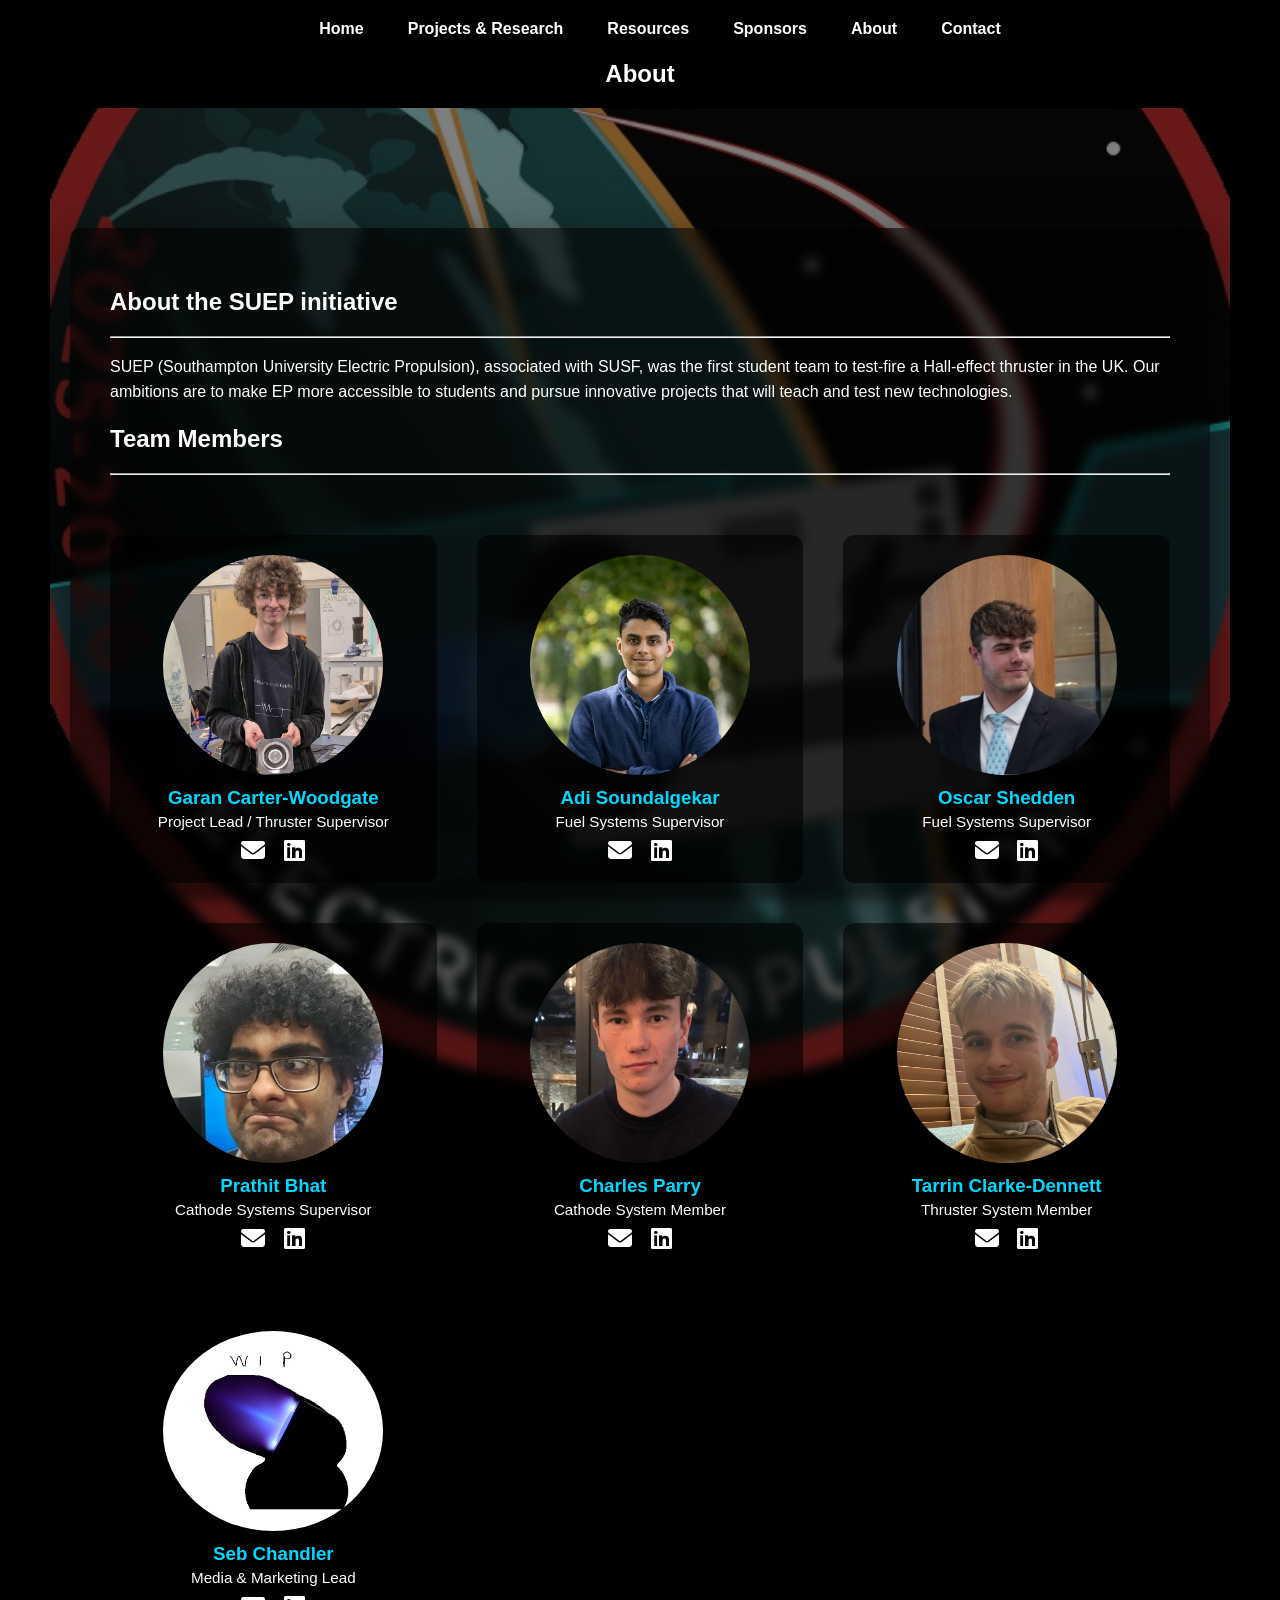
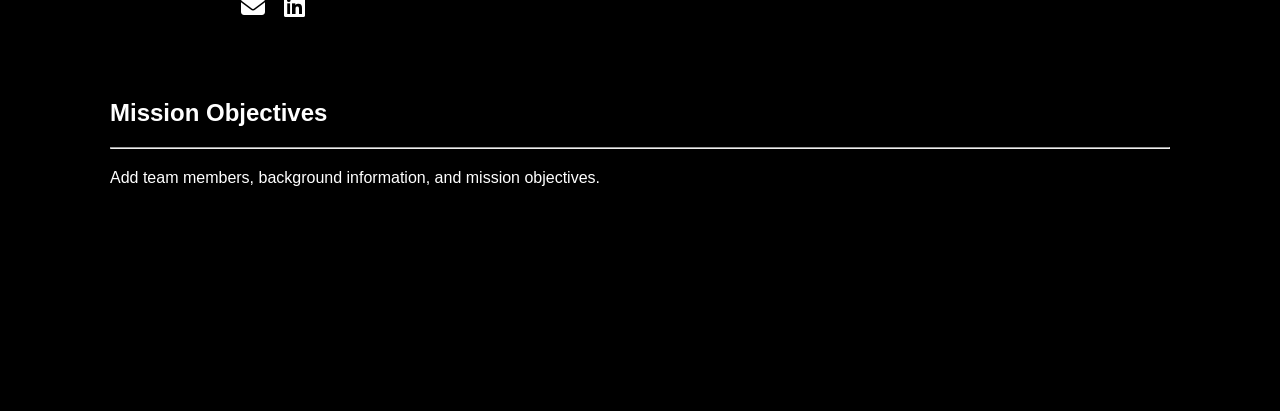
==== about/index.html @ 50c619ef "fixing navigation" ====
<!DOCTYPE html>
<html>
<head>
<meta charset="UTF-8">
<title>About</title>
<link rel="stylesheet" href="../css/style.css">
<meta name="viewport" content="width=device-width, initial-scale=1.0">
<link rel="stylesheet" href="https://cdnjs.cloudflare.com/ajax/libs/font-awesome/6.4.0/css/all.min.css">
<link rel="icon" type="image/png" href="../images/favicon.png">
</head>

<body>

<nav class="navbar">
<ul>
<li><a href="/index/">Home</a></li>
<li><a href="/projects/">Projects & Research</a></li>
<li><a href="/resources/">Resources</a></li>
<li><a href="/sponsors/">Sponsors</a></li>
<li><a href="/about/">About</a></li>
<li><a href="/contact/">Contact</a></li>
</ul>
</nav>

<section class="content">

<h1 style="text-align:center;"><b>About</b></h1>

<div id="team" class="parallax">
<div class="glass-panel">
<h2><b>About the SUEP initiative</b></h2>
<hr />
<p class="paragraph">
    SUEP (Southampton University Electric Propulsion), associated with SUSF, was the first student team to test-fire a Hall-effect thruster in the UK. 
    Our ambitions are to make EP more accessible to students and pursue innovative projects that will teach and test new technologies.
</p>



<h2><b>Team Members</b></h2>
<hr />

<div class="team-grid">

  <div class="team-member">
    <img src="../images/Team members/Garan Carter-Woodgate.png" alt="Garan Carter-Woodgate">
    <h3>Garan Carter-Woodgate</h3>
    <p>Project Lead / Thruster Supervisor</p>
    <a href="mailto:gcw1g23@soton.ac.uk" class="team-contact">
      <i class="fas fa-envelope"></i>
    </a>
    <a href="https://www.linkedin.com/in/g-j-d-carter-woodgate/" target="_blank" class="team-contact">
      <i class="fab fa-linkedin"></i>
    </a>
  </div>

  <div class="team-member">
    <img src="../images/Team members/Adi Soundalgekar.png" alt="Adi Soundalgekar">
    <h3>Adi Soundalgekar</h3>
    <p>Fuel Systems Supervisor</p>
    <a href="mailto:as33g24@soton.ac.uk" class="team-contact">
      <i class="fas fa-envelope"></i>
    </a>
    <a href="https://www.linkedin.com/in/adi-soundalgekar-97418b268/" target="_blank" class="team-contact">
      <i class="fab fa-linkedin"></i>
    </a>
  </div>

  <div class="team-member">
    <img src="../images/Team members/Oscar Shedden.jpg" alt="Oscar Shedden">
    <h3>Oscar Shedden</h3>
    <p>Fuel Systems Supervisor</p>
    <a href="mailto:os8g22@soton.ac.uk" class="team-contact">
      <i class="fas fa-envelope"></i>
    </a>
    <a href="https://www.linkedin.com/in/oscar-s-8859481b8" target="_blank" class="team-contact">
      <i class="fab fa-linkedin"></i>
    </a>
  </div>

  <div class="team-member">
    <img src="../images/Team members/Prathit Bhat.jpg" alt="Prathit Bhat">
    <h3>Prathit Bhat</h3>
    <p>Cathode Systems Supervisor</p>
    <a href="mailto:pb3g23@soton.ac.uk" class="team-contact">
      <i class="fas fa-envelope"></i>
    </a>
    <a href="https://www.linkedin.com/in/prathit-bhat-5aa598218/" target="_blank" class="team-contact">
      <i class="fab fa-linkedin"></i>
    </a>
  </div>

    <div class="team-member">
    <img src="../images/Team members/Charles Parry.jpg" alt="Charles Parry">
    <h3>Charles Parry</h3>
    <p>Cathode System Member</p>
    <a href="mailto:cp6g23@soton.ac.uk" class="team-contact">
      <i class="fas fa-envelope"></i>
    </a>
    <a href="https://www.linkedin.com/in/charles-parry-3584bb301/" target="_blank" class="team-contact">
      <i class="fab fa-linkedin"></i>
    </a>
  </div>

      <div class="team-member">
    <img src="../images/Team members/Tarrin Clarke-Dennett.jpg" alt="Tarrin Clarke-Dennett">
    <h3>Tarrin Clarke-Dennett</h3>
    <p>Thruster System Member</p>
    <a href="mailto:tscd1n25@soton.ac.uk" class="team-contact">
      <i class="fas fa-envelope"></i>
    </a>
    <a href="https://www.linkedin.com/in/tarrin-clarke-dennett-2b6814274/" target="_blank" class="team-contact">
      <i class="fab fa-linkedin"></i>
    </a>
  </div>

        <div class="team-member">
    <img src="../images/Team members/default.jpg" alt="Seb Chandler">
    <h3>Seb Chandler</h3>
    <p>Media & Marketing Lead</p>
    <a href="mailto:sgc2g25@soton.ac.uk" class="team-contact">
      <i class="fas fa-envelope"></i>
    </a>
    <a href="https://www.linkedin.com/in/seb-chandler-b4a484191/" target="_blank" class="team-contact">
      <i class="fab fa-linkedin"></i>
    </a>
  </div>

</div>

<h2><b>Mission Objectives</b></h2>
<hr />
<p class="paragraph">
    Add team members, background information, and mission objectives.
</p>
</div>
</div>

</section>

</body>
</html>
---- css/style.css ----
/* Global styles */
body {
  margin: 0;
  font-family: Arial, sans-serif;
  background: #000;
  color: white;
  counter-reset: figure;
  counter-reset: section;
}

/* Navigation bar */
nav {
  background: #111;
  padding: 12px;
}

nav ul {
  list-style: none;
  display: flex;
  flex-wrap: wrap;
  gap: 20px;
  justify-content: center;
  margin: 0;
  padding: 0;
}

nav a {
  color: white;
  text-decoration: none;
  font-weight: bold;
  padding: 8px 12px;   /* makes links easier to tap */
}

nav a:hover {
  color: #00d9ff;
}

/* Hero section */
.hero {
  min-height: 60vh;
  background-image: url('../images/Io1Firing.jpg');
  background-size: cover;
  background-position: center;
  display: flex;
  align-items: center;
  justify-content: center;
}

.hero-overlay {
  background: rgba(0,0,0,0.6);
  padding: 40px;
  text-align: center;
}

/* Footer */
footer {
  text-align: center;
  padding: 20px;
  background: #111;
  margin-top: 40px;
}

/* Main content container */
.content {
  max-width: 1500px;              /* better readable width */
  margin: auto;
  padding: 40px clamp(20px,5vw,50px);
}

.section-divider{
  height:120px;
  background:#000;
  position:relative;   /* THIS fixes the pseudo element */
}

.section-divider::after{
  content:"";
  position:absolute;
  left:50%;
  top:50%;
  width:1200px;
  height:2px;
  background:#ffffff;
  transform:translate(-50%, -50%);
}

/* Paragraph styling */
.paragraph {
  overflow-wrap: break-word;
  line-height: 1.6;
  margin-bottom: 20px;
}

/* Glass panel for text on images */
.glass-panel {
  max-width: 1200px;
  margin: auto;
  padding: 40px;

  background: rgba(0,0,0,0.6);
  backdrop-filter: blur(6px);

  border-radius: 10px;
  box-shadow:0 20px 60px rgba(0,0,0,0.6);
}

/* panel for text on images */
.panel {
  max-width: 1200px;
  margin: auto;
  padding: 40px;

  background: rgba(37, 37, 37, 0.6);
  backdrop-filter: blur(6px);

  border-radius: 10px;
}

/* Navbar scroll animation */
.navbar {
  position: fixed;
  top: 0;
  width: 100%;
  padding: 20px;
  background: black;
  transition: 0.3s;
  z-index: 1000;
}

.navbar.small {
  padding: 10px;
}

/* Parallax sections */
.parallax {
  background-size: cover;
  background-position: center;
  background-repeat: no-repeat;
  background-attachment: fixed;
  padding: 120px 20px;
}

/* Io-1 background */
#io1 {
  background-image:
  linear-gradient(rgba(0,0,0,0.5), rgba(0,0,0,0.5)),
  url("../images/Io1%20Picture%201.jpg");
}

/* Io-2 background */
#io2 {
  background-image:
  linear-gradient(rgba(0,0,0,0.5), rgba(0,0,0,0.5)),
  url("../images/Io2.jpg");
}

#zues {
  background-image:
  linear-gradient(rgba(0,0,0,0.5), rgba(0,0,0,0.5)),
  url("../images/Io2_render.jpg");
}

/* Team members background */
#team {
  background-image:
  linear-gradient(rgba(0,0,0,0.5), rgba(0,0,0,0.5)),
  url("../images/Electric\ propulsion\ logo.jpg");
}

/* Images scale properly on mobile */
img {
  max-width: 100%;
  height: auto;
  display: block;
  margin: auto;
}

.team-grid {
  display: grid;
  grid-template-columns: repeat(3, 1fr);
  gap: 40px;
  max-width: 1200px;
  margin: 60px auto;
}

.team-member {
  text-align: center;
  background: rgba(0,0,0,0.6);
  padding: 20px;
  border-radius: 12px;
  transition: transform 0.3s, box-shadow 0.3s;
}

.team-member:hover {
  transform: translateY(-5px);
  box-shadow: 0 15px 35px rgba(255, 255, 255, 0.048);
}

.team-member img {
  width: 100%;
  max-width: 220px;
  border-radius: 50%;
  margin-bottom: 12px;
  transition: transform 0.3s;
}

.team-member img:hover {
  transform: scale(1.05);
}

.team-member h3 {
  margin: 8px 0 4px;
  color: #00d9ff;
}

.team-member p {
  margin: 0 0 8px;
  color: #fff;
  font-size: 0.95rem;
}

.team-contact {
  color: #ffffff;
  text-decoration: none;
  font-size: 1.5rem;
  margin: 0 6px;
  line-height: 1;  /* prevents extra spacing artifacts */
}

.team-contact:hover {
  color: #ffffff;
}

figure{
  counter-increment: figure;
  text-align:center;
  margin:40px auto;
}

figure img{
  width:100%;
  max-width:700px;
  height:auto;
  display:block;
  margin:auto;
}

figcaption{
  max-width:700px;
  margin:10px auto;
}

figcaption::before{
  content:"Figure " counter(figure) ": ";
  font-weight:bold;
}

.quiz-button-container{
  text-align:center;
  margin:40px 0;
}

.quiz-button{
  background:transparent;
  color:#00d9ff;
  border:2px solid #00d9ff;

  display:inline-block;

  padding:15px 30px;

  text-decoration:none;
  font-weight:bold;
  font-size:18px;

  border-radius:8px;

  transition:0.3s;
}

.quiz-button:hover{
  background:#00d9ff;
  color:black;
  box-shadow:0 0 20px rgba(0,217,255,0.5);
  transform:translateY(-2px);
}

.table-container{
  overflow-x:auto;
  margin:40px 0;
}

.latex-table{
  background: rgba(0,0,0,0.4);
  backdrop-filter: blur(6px);
  border-radius: 10px;
  overflow: hidden;

  width:100%;
  border-spacing: 0 8px; /* vertical breathing room */
  border-collapse:collapse;
  color:white;
  font-size:0.95rem;
}

.latex-table th{
  text-align:center;
  padding:12px 10px;

  border-top:2px solid white;
  border-bottom:2px solid white;

  font-weight:bold;
}

.latex-table td{
  padding:12px 10px;
  text-align:center;
  vertical-align:top;
  padding:16px 22px;

  border-bottom:1px solid rgba(255,255,255,0.08);
}

.latex-table tbody tr:last-child td{
  border-bottom:2px solid white;
}

.latex-table tbody tr:nth-child(odd){
  background: rgba(255,255,255,0.03);
}

.latex-table tr:hover{
  background: rgba(0,217,255,0.08);
}

.table-caption{
  text-align:center;
  margin-top:10px;
  color:#ccc;
  font-style:italic;
}

@media (max-width: 900px) {
  .team-grid {
    grid-template-columns: repeat(2, 1fr);
  }
}

@media (max-width: 500px) {
  .team-grid {
    grid-template-columns: 1fr;
  }
}


/* ---------- MOBILE FIXES ---------- */
@media (max-width: 768px) {

  /* Make navbar padding slightly bigger for touch */
  nav {
    padding: 18px;
    display: flex;               
    justify-content: center;      
  }

  /* Center the nav list */
  nav ul {
    display: flex;
    flex-wrap: wrap;
    justify-content: center;     
    gap: 16px;
    padding: 0;
    margin: 0;
    text-align: center;
  }

  /* Make links bigger and easier to tap */
  nav a {
    font-size: 16px;
    padding: 12px 12px;
    display: inline-block;
  }

  .navbar ul {
    gap: 14px;
  }

  .navbar a {
    font-size: 16px;
    padding: 12px 5px;
  }

  .glass-panel {
    padding: 25px;
  }

  .hero-overlay {
    padding: 25px;
  }

  .section-divider{
    height:50px;
    margin:40px auto;
  }

  .section-divider::after{
    width:80%;
    max-width:1200px;
  }

  .parallax {
    /* Drop fixed attachment — it's broken on iOS/Android */
    background-attachment: scroll;
    padding: 80px 20px;
    background-size: cover;
    
    /* Simulate depth by anchoring bg to top instead of center */
    background-position: center top;
  }

  .quiz-button{
    width:80%;
    max-width:300px;

    font-size:16px;
    padding:14px 20px;
  }

  .table-container{
    overflow-x:auto;
  }

  /* Give each section a unique offset so they feel distinct */
  #io1  { background-position: center 20%; }
  #io2  { background-position: center 50%; }
  #zues  { background-position: center 50%; }
  #team { background-position: center 80%; }

  /* --------- FIX NAVBAR OVERLAP --------- */
  body {
    padding-top: 95px; /* pushes content below fixed navbar */
  }

  h1 { font-size: 28px; }
  h2 { font-size: 22px; }
  h3 { font-size: 18px; }

}
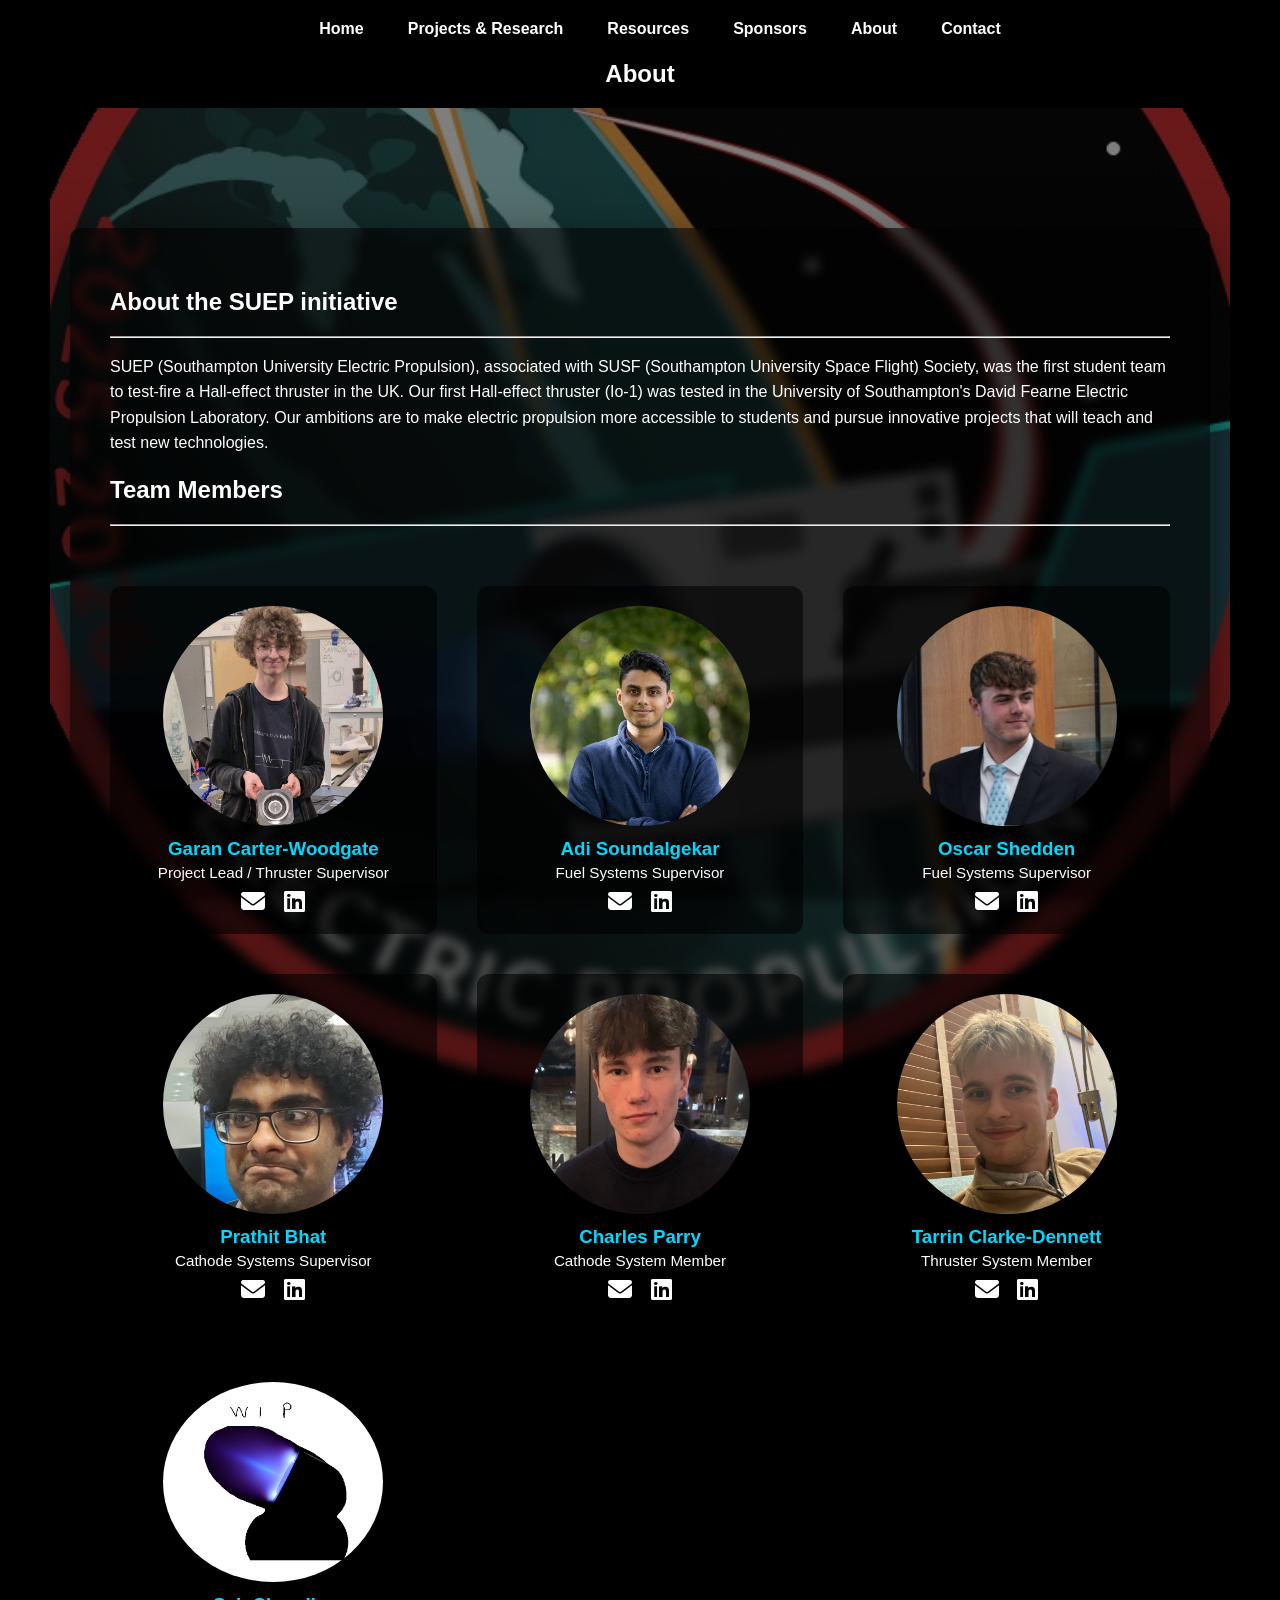
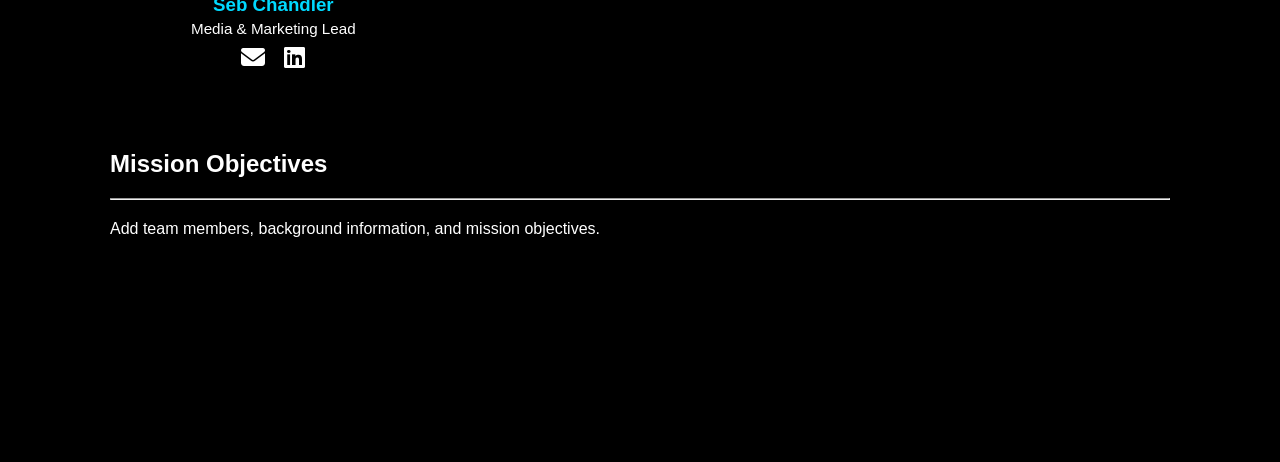
==== commit 525587ad: "updating projects, about and resoureces section" ====
--- a/about/index.html
+++ b/about/index.html
@@ -14,7 +14,7 @@
 
 <nav class="navbar">
 <ul>
-<li><a href="/index/">Home</a></li>
+<li><a href="/">Home</a></li>
 <li><a href="/projects/">Projects & Research</a></li>
 <li><a href="/resources/">Resources</a></li>
 <li><a href="/sponsors/">Sponsors</a></li>
@@ -32,8 +32,9 @@
 <h2><b>About the SUEP initiative</b></h2>
 <hr />
 <p class="paragraph">
-    SUEP (Southampton University Electric Propulsion), associated with SUSF, was the first student team to test-fire a Hall-effect thruster in the UK. 
-    Our ambitions are to make EP more accessible to students and pursue innovative projects that will teach and test new technologies.
+    SUEP (Southampton University Electric Propulsion), associated with SUSF (Southampton University Space Flight) Society, was the first student team to test-fire a Hall-effect thruster in the UK.
+    Our first Hall-effect thruster (Io-1) was tested in the University of Southampton's David Fearne Electric Propulsion Laboratory.
+    Our ambitions are to make electric propulsion more accessible to students and pursue innovative projects that will teach and test new technologies.
 </p>
 
 
--- a/css/style.css
+++ b/css/style.css
@@ -6,6 +6,7 @@
   color: white;
   counter-reset: figure;
   counter-reset: section;
+  counter-reset: figure table;
 }
 
 /* Navigation bar */
@@ -336,9 +337,17 @@
 
 .table-caption{
   text-align:center;
-  margin-top:10px;
+  width:100%;
+  display:block;
+  margin:15px auto 0;
   color:#ccc;
   font-style:italic;
+  counter-increment: table;
+}
+
+.table-caption::before{
+  content:"Table " counter(table) ": ";
+  font-weight:bold;
 }
 
 @media (max-width: 900px) {
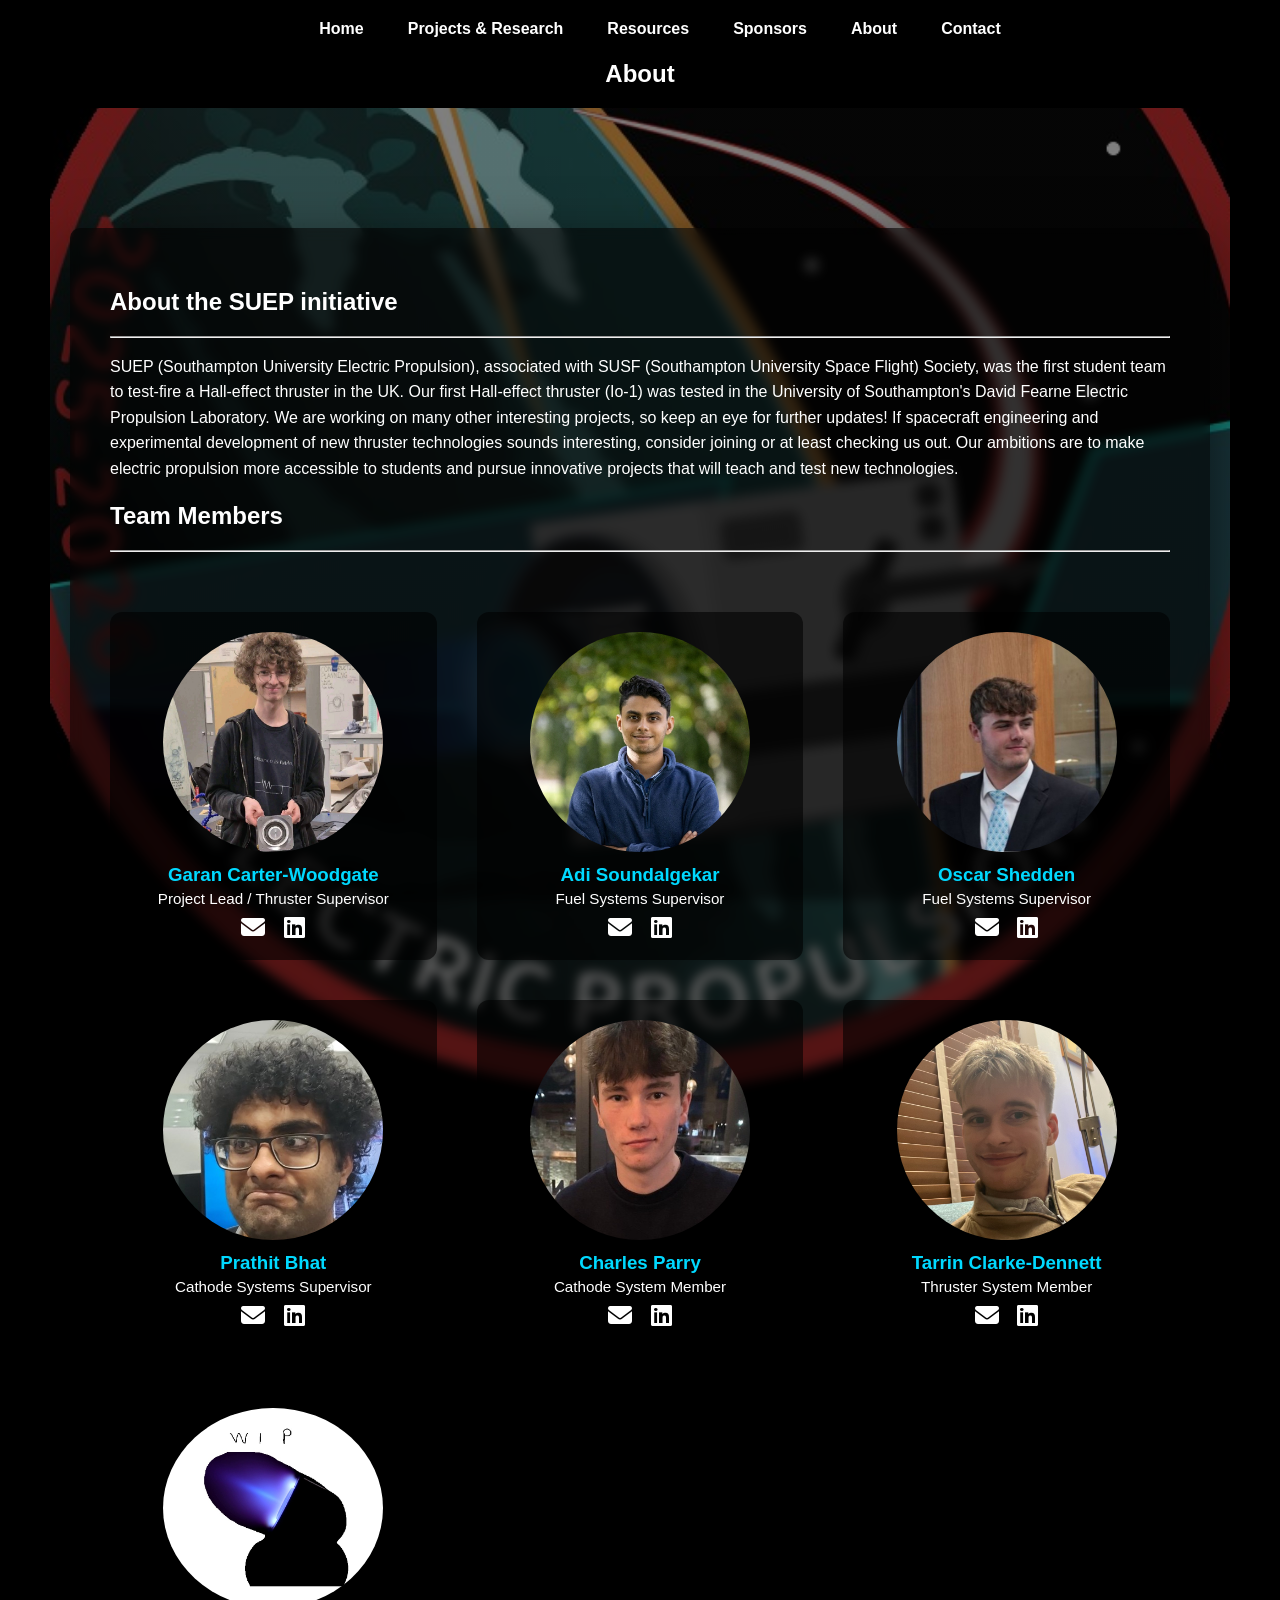
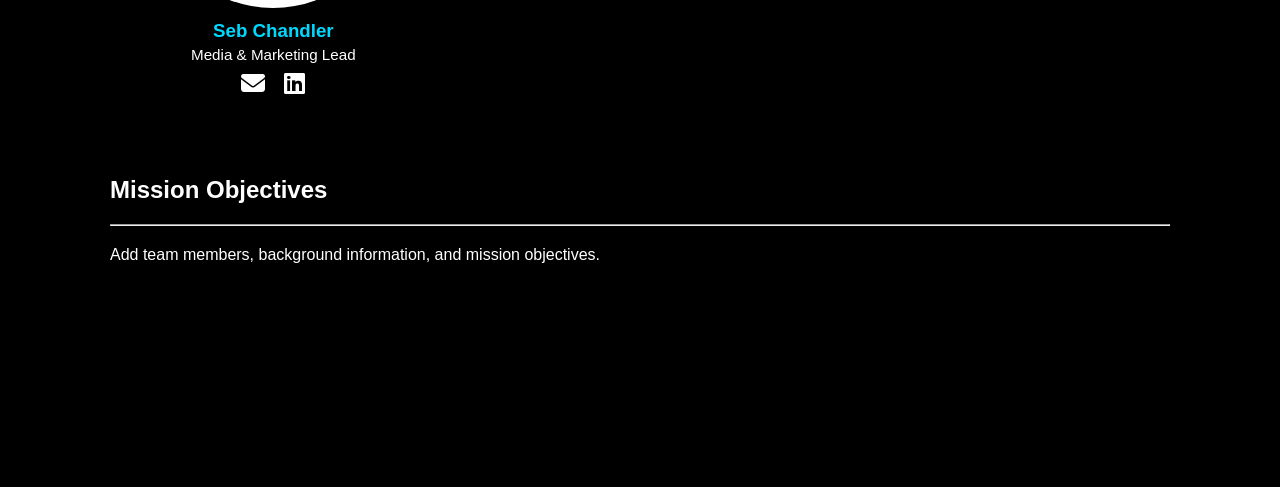
==== commit f0b6f5d4: "fixing layout" ====
--- a/about/index.html
+++ b/about/index.html
@@ -33,7 +33,9 @@
 <hr />
 <p class="paragraph">
     SUEP (Southampton University Electric Propulsion), associated with SUSF (Southampton University Space Flight) Society, was the first student team to test-fire a Hall-effect thruster in the UK.
-    Our first Hall-effect thruster (Io-1) was tested in the University of Southampton's David Fearne Electric Propulsion Laboratory.
+    Our first Hall-effect thruster (Io-1) was tested in the University of Southampton's David Fearne Electric Propulsion Laboratory. 
+    We are working on many other interesting projects, so keep an eye for further updates! 
+    If spacecraft engineering and experimental development of new thruster technologies sounds interesting, consider joining or at least checking us out.
     Our ambitions are to make electric propulsion more accessible to students and pursue innovative projects that will teach and test new technologies.
 </p>
 
--- a/css/style.css
+++ b/css/style.css
@@ -4,9 +4,7 @@
   font-family: Arial, sans-serif;
   background: #000;
   color: white;
-  counter-reset: figure;
-  counter-reset: section;
-  counter-reset: figure table;
+  counter-reset: figure table section;
 }
 
 /* Navigation bar */
@@ -289,6 +287,7 @@
 .table-container{
   overflow-x:auto;
   margin:40px 0;
+  counter-increment: table;
 }
 
 .latex-table{
@@ -342,7 +341,6 @@
   margin:15px auto 0;
   color:#ccc;
   font-style:italic;
-  counter-increment: table;
 }
 
 .table-caption::before{
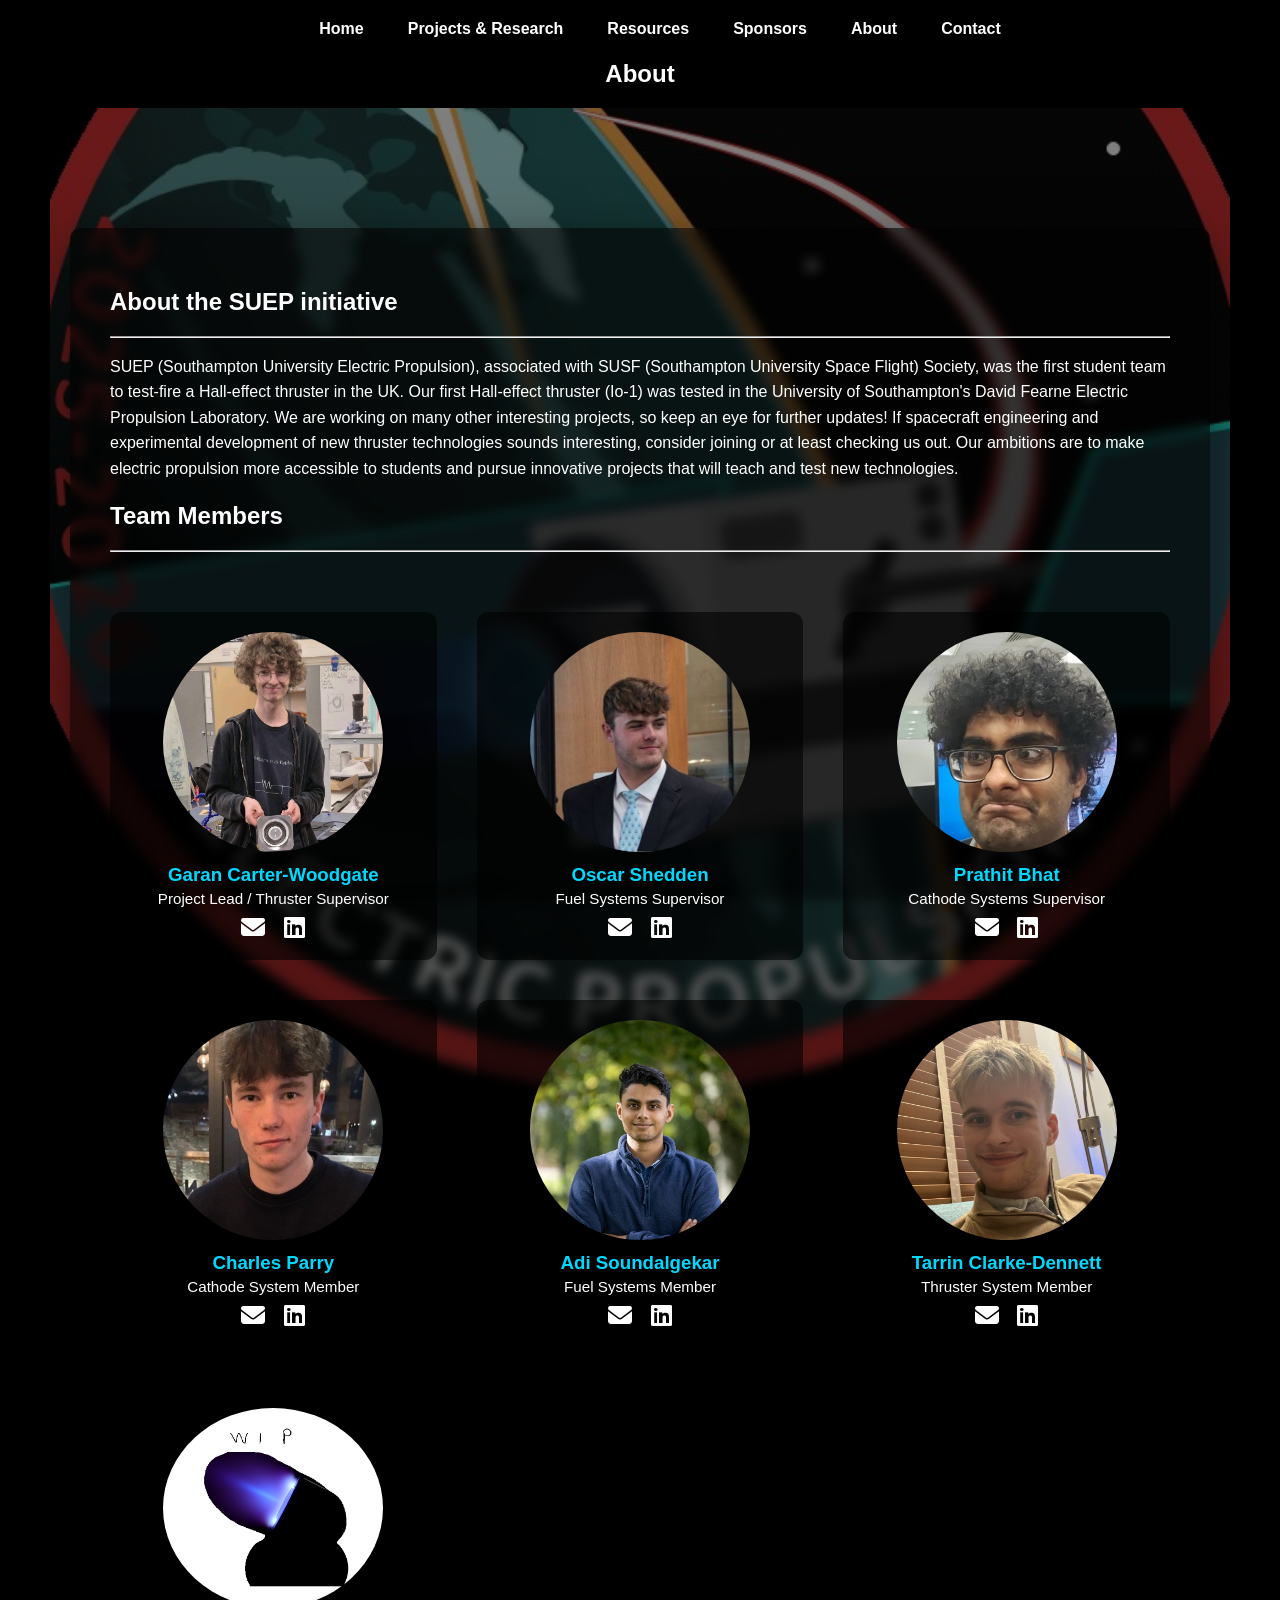
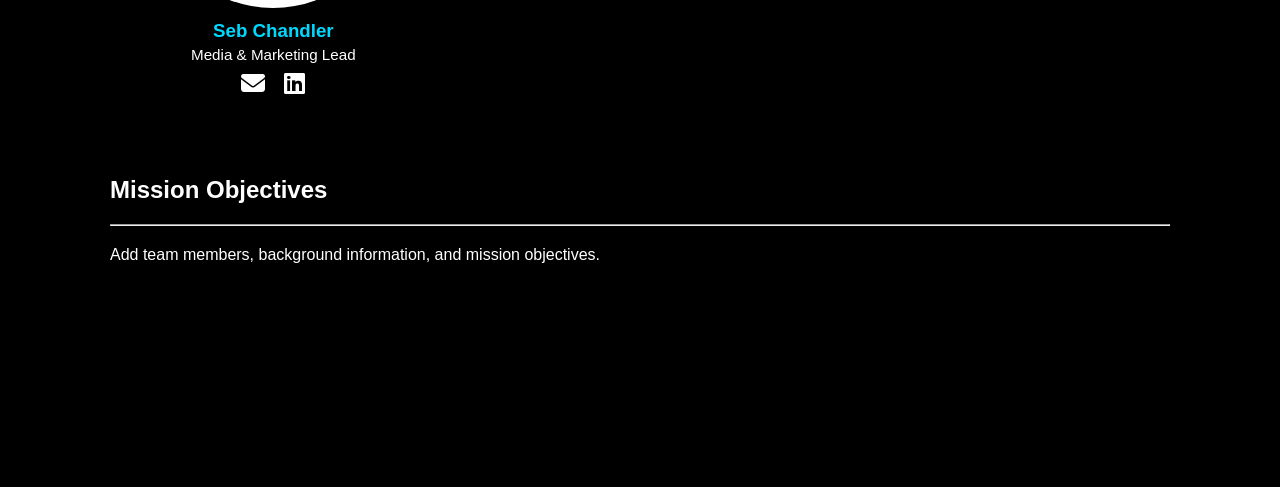
==== commit 7b482b58: "update" ====
--- a/about/index.html
+++ b/about/index.html
@@ -59,18 +59,6 @@
   </div>
 
   <div class="team-member">
-    <img src="../images/Team members/Adi Soundalgekar.png" alt="Adi Soundalgekar">
-    <h3>Adi Soundalgekar</h3>
-    <p>Fuel Systems Supervisor</p>
-    <a href="mailto:as33g24@soton.ac.uk" class="team-contact">
-      <i class="fas fa-envelope"></i>
-    </a>
-    <a href="https://www.linkedin.com/in/adi-soundalgekar-97418b268/" target="_blank" class="team-contact">
-      <i class="fab fa-linkedin"></i>
-    </a>
-  </div>
-
-  <div class="team-member">
     <img src="../images/Team members/Oscar Shedden.jpg" alt="Oscar Shedden">
     <h3>Oscar Shedden</h3>
     <p>Fuel Systems Supervisor</p>
@@ -102,6 +90,18 @@
       <i class="fas fa-envelope"></i>
     </a>
     <a href="https://www.linkedin.com/in/charles-parry-3584bb301/" target="_blank" class="team-contact">
+      <i class="fab fa-linkedin"></i>
+    </a>
+  </div>
+
+    <div class="team-member">
+    <img src="../images/Team members/Adi Soundalgekar.png" alt="Adi Soundalgekar">
+    <h3>Adi Soundalgekar</h3>
+    <p>Fuel Systems Member</p>
+    <a href="mailto:as33g24@soton.ac.uk" class="team-contact">
+      <i class="fas fa-envelope"></i>
+    </a>
+    <a href="https://www.linkedin.com/in/adi-soundalgekar-97418b268/" target="_blank" class="team-contact">
       <i class="fab fa-linkedin"></i>
     </a>
   </div>
--- a/css/style.css
+++ b/css/style.css
@@ -90,6 +90,16 @@
   margin-bottom: 20px;
 }
 
+.paragraph a{
+  color:#00d9ff;
+  text-decoration:none;
+  font-weight:bold;
+}
+
+.paragraph a:hover{
+  text-decoration:underline;
+}
+
 /* Glass panel for text on images */
 .glass-panel {
   max-width: 1200px;
@@ -143,7 +153,7 @@
 #io1 {
   background-image:
   linear-gradient(rgba(0,0,0,0.5), rgba(0,0,0,0.5)),
-  url("../images/Io1%20Picture%201.jpg");
+  url("../images/io1\ normal.png");
 }
 
 /* Io-2 background */
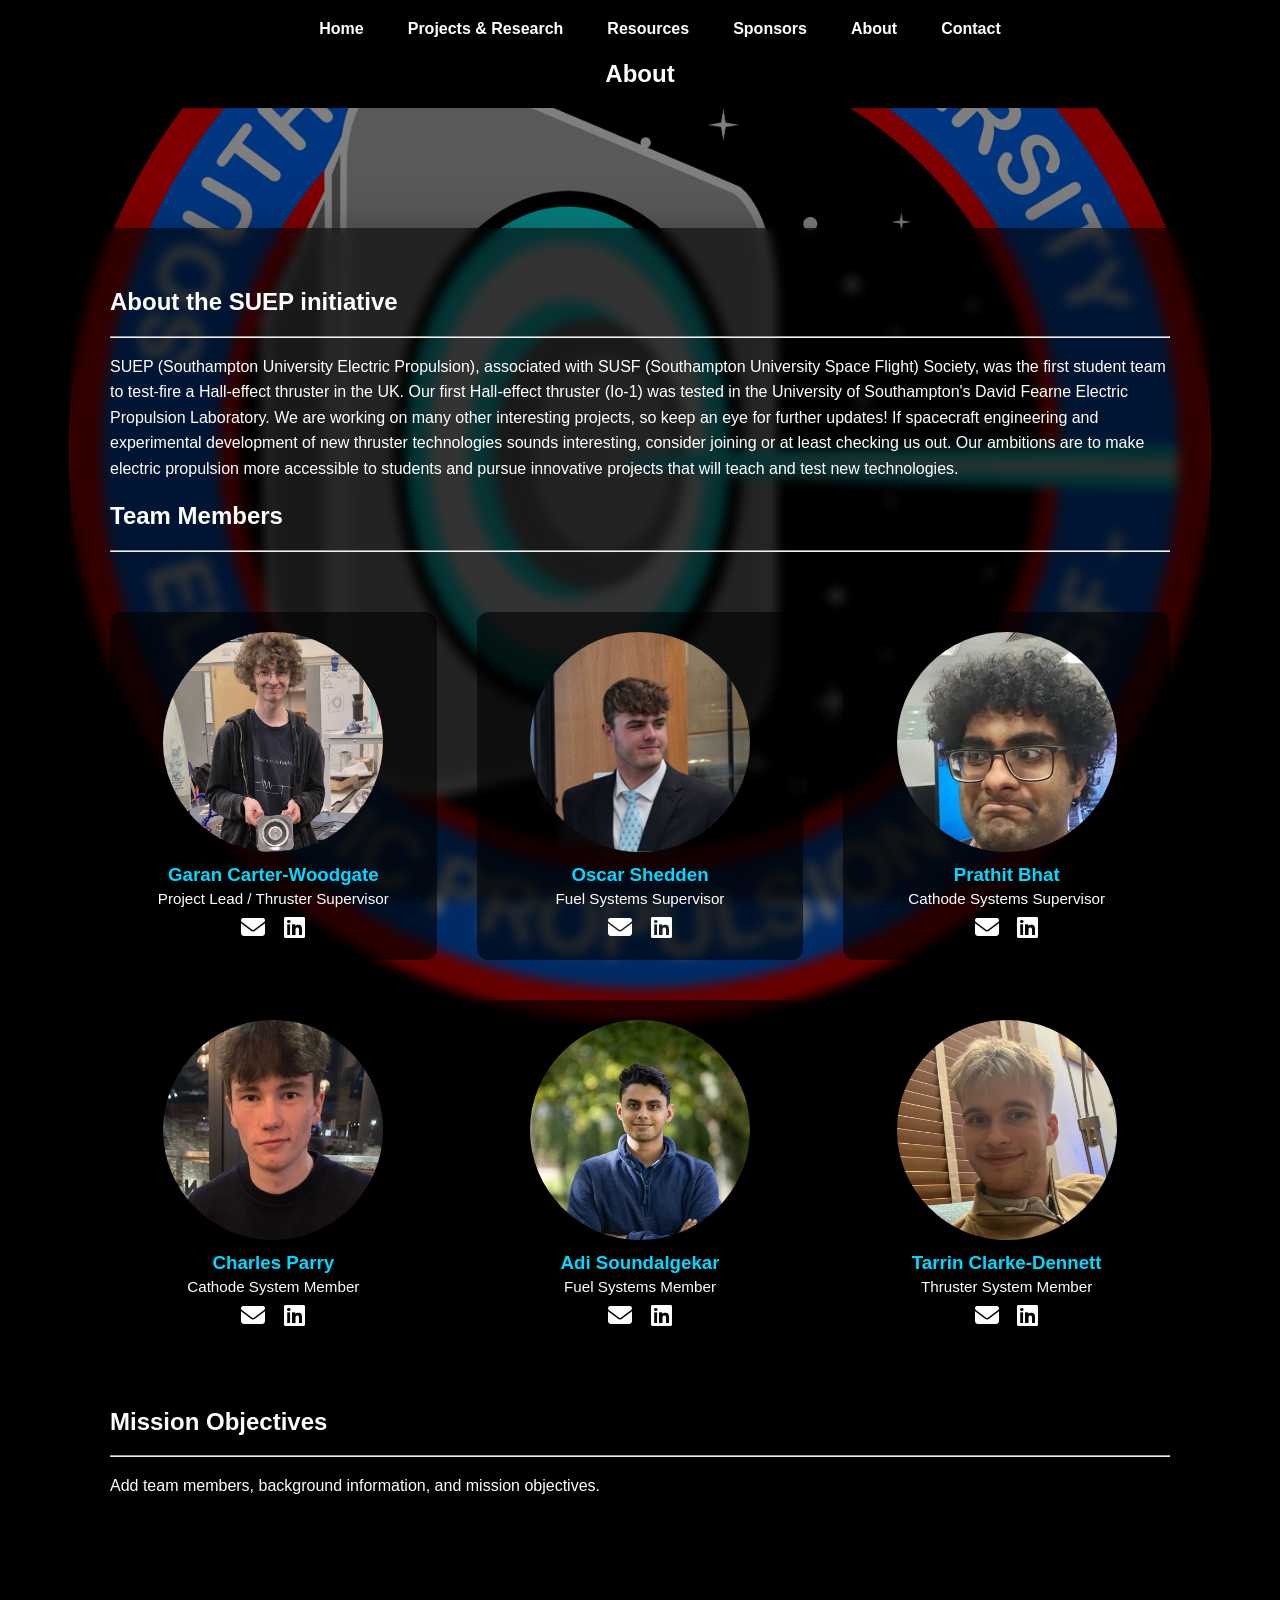
==== commit 0de334ae: "test" ====
--- a/about/index.html
+++ b/about/index.html
@@ -118,18 +118,6 @@
     </a>
   </div>
 
-        <div class="team-member">
-    <img src="../images/Team members/default.jpg" alt="Seb Chandler">
-    <h3>Seb Chandler</h3>
-    <p>Media & Marketing Lead</p>
-    <a href="mailto:sgc2g25@soton.ac.uk" class="team-contact">
-      <i class="fas fa-envelope"></i>
-    </a>
-    <a href="https://www.linkedin.com/in/seb-chandler-b4a484191/" target="_blank" class="team-contact">
-      <i class="fab fa-linkedin"></i>
-    </a>
-  </div>
-
 </div>
 
 <h2><b>Mission Objectives</b></h2>
--- a/css/style.css
+++ b/css/style.css
@@ -40,6 +40,7 @@
   background-image: url('../images/Io1Firing.jpg');
   background-size: cover;
   background-position: center;
+  
   display: flex;
   align-items: center;
   justify-content: center;
@@ -173,7 +174,7 @@
 #team {
   background-image:
   linear-gradient(rgba(0,0,0,0.5), rgba(0,0,0,0.5)),
-  url("../images/Electric\ propulsion\ logo.jpg");
+  url("../images/Electric propulsion logo.png");
 }
 
 /* Images scale properly on mobile */
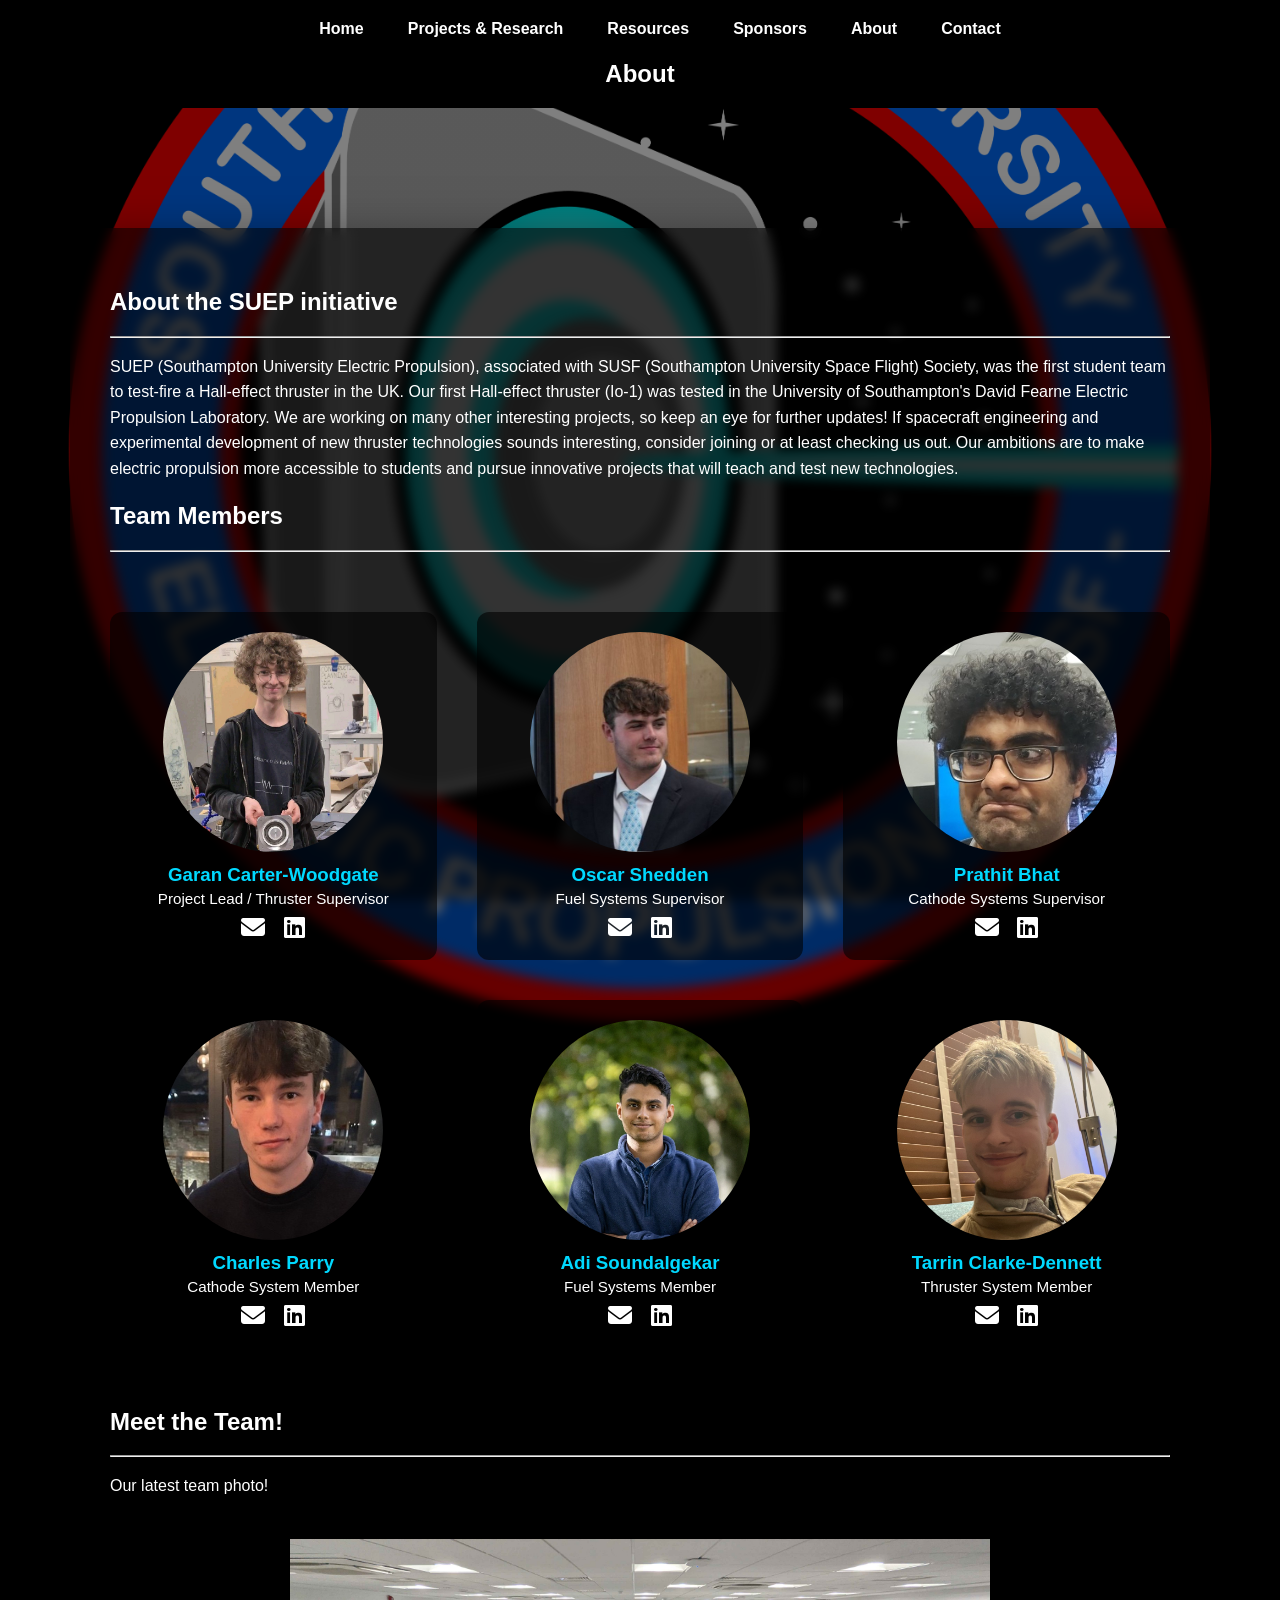
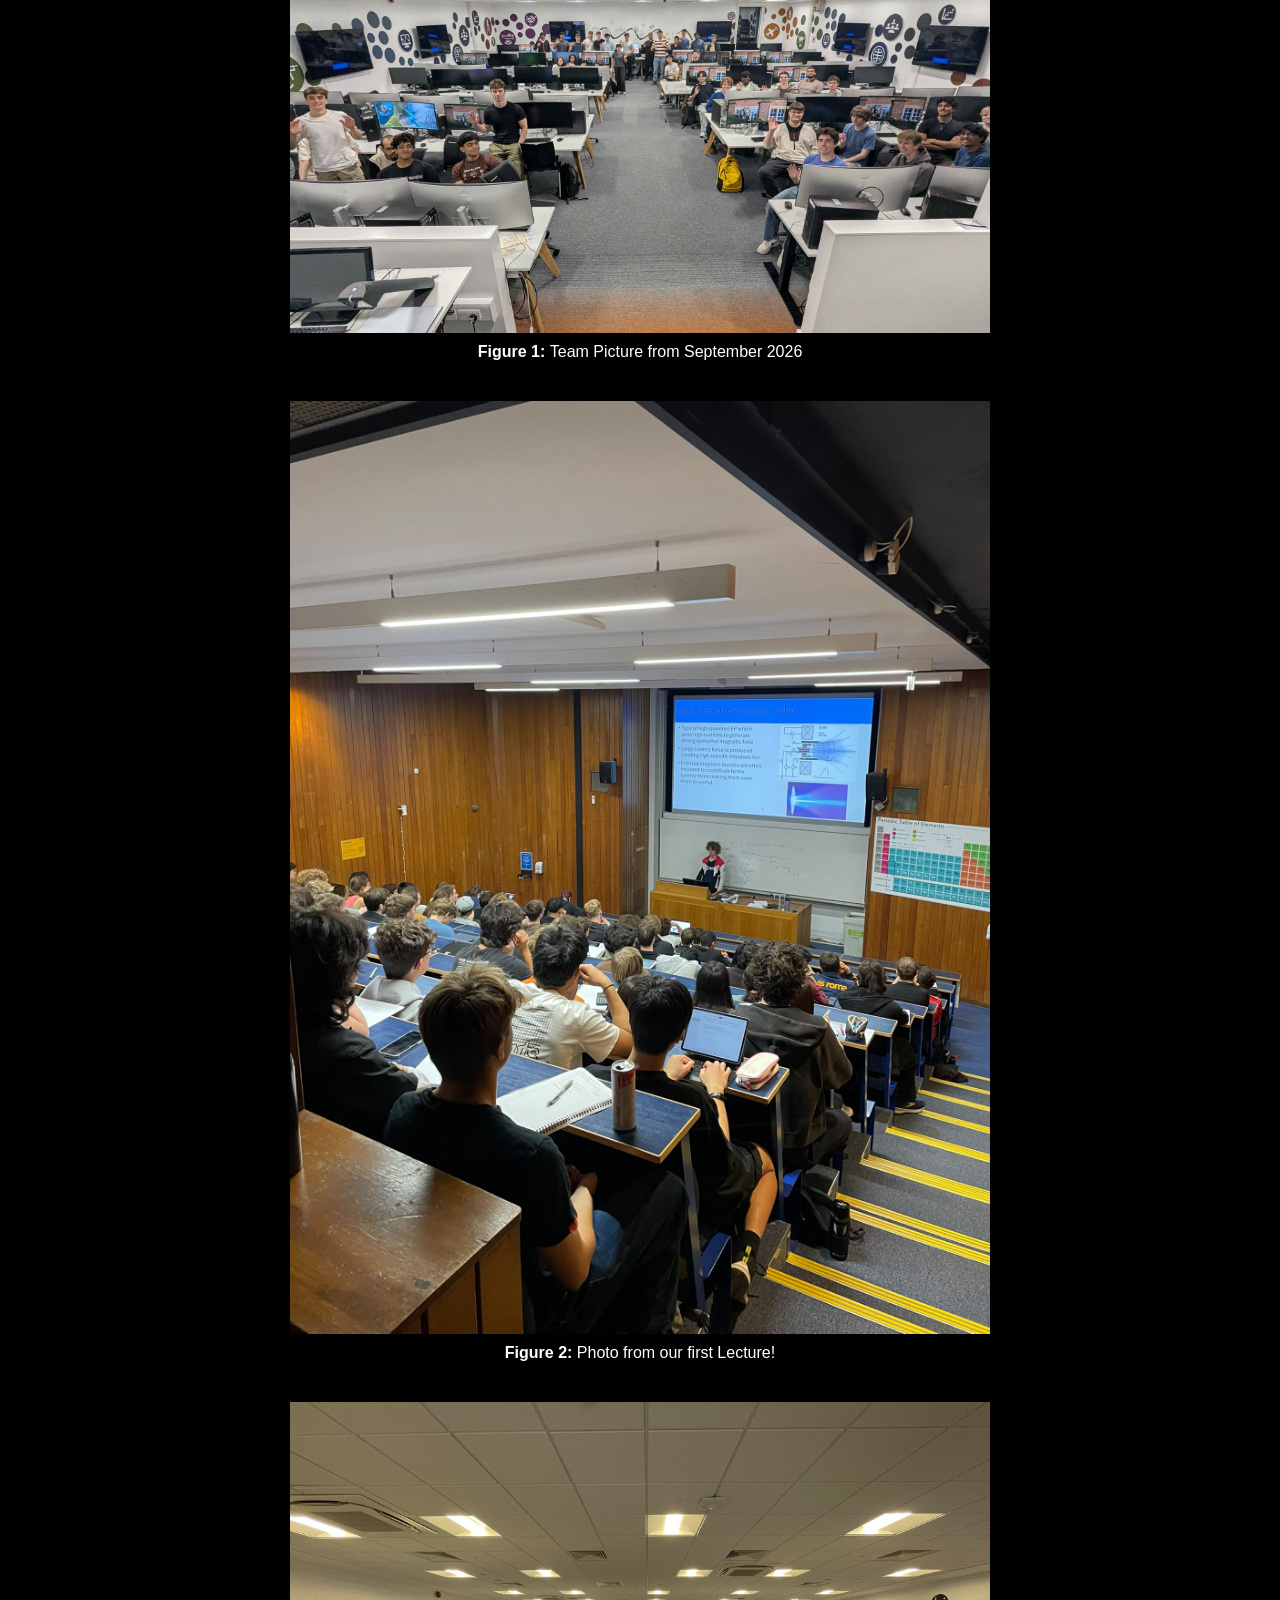
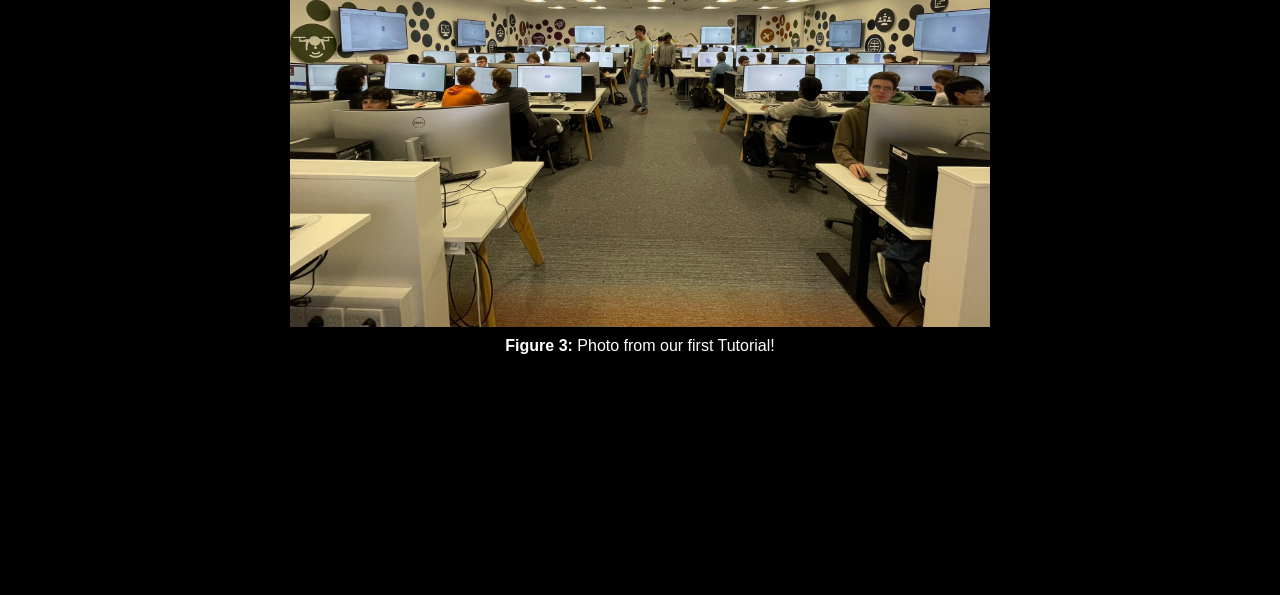
==== commit 03f0819b: "updates" ====
--- a/about/index.html
+++ b/about/index.html
@@ -120,11 +120,33 @@
 
 </div>
 
-<h2><b>Mission Objectives</b></h2>
+<h2><b>Meet the Team!</b></h2>
 <hr />
 <p class="paragraph">
-    Add team members, background information, and mission objectives.
+  Our latest team photo!
 </p>
+
+<figure class="figure-image">
+  <img src="../images/Team Picture/team_photo_2026.jpg" alt="Team Pictures">
+  <figcaption>
+    Team Picture from September 2026
+  </figcaption>
+</figure>
+
+<figure class="figure-image">
+  <img src="../images/Team Picture/Lecture_1_photo.jpeg" alt="Lecture 1 photo">
+  <figcaption>
+    Photo from our first Lecture!
+  </figcaption>
+</figure>
+
+<figure class="figure-image">
+  <img src="../images/Team Picture/Tutorial_1_photo.jpeg" alt="Tutorial 1 photo">
+  <figcaption>
+    Photo from our first Tutorial!
+  </figcaption>
+</figure>
+
 </div>
 </div>
 
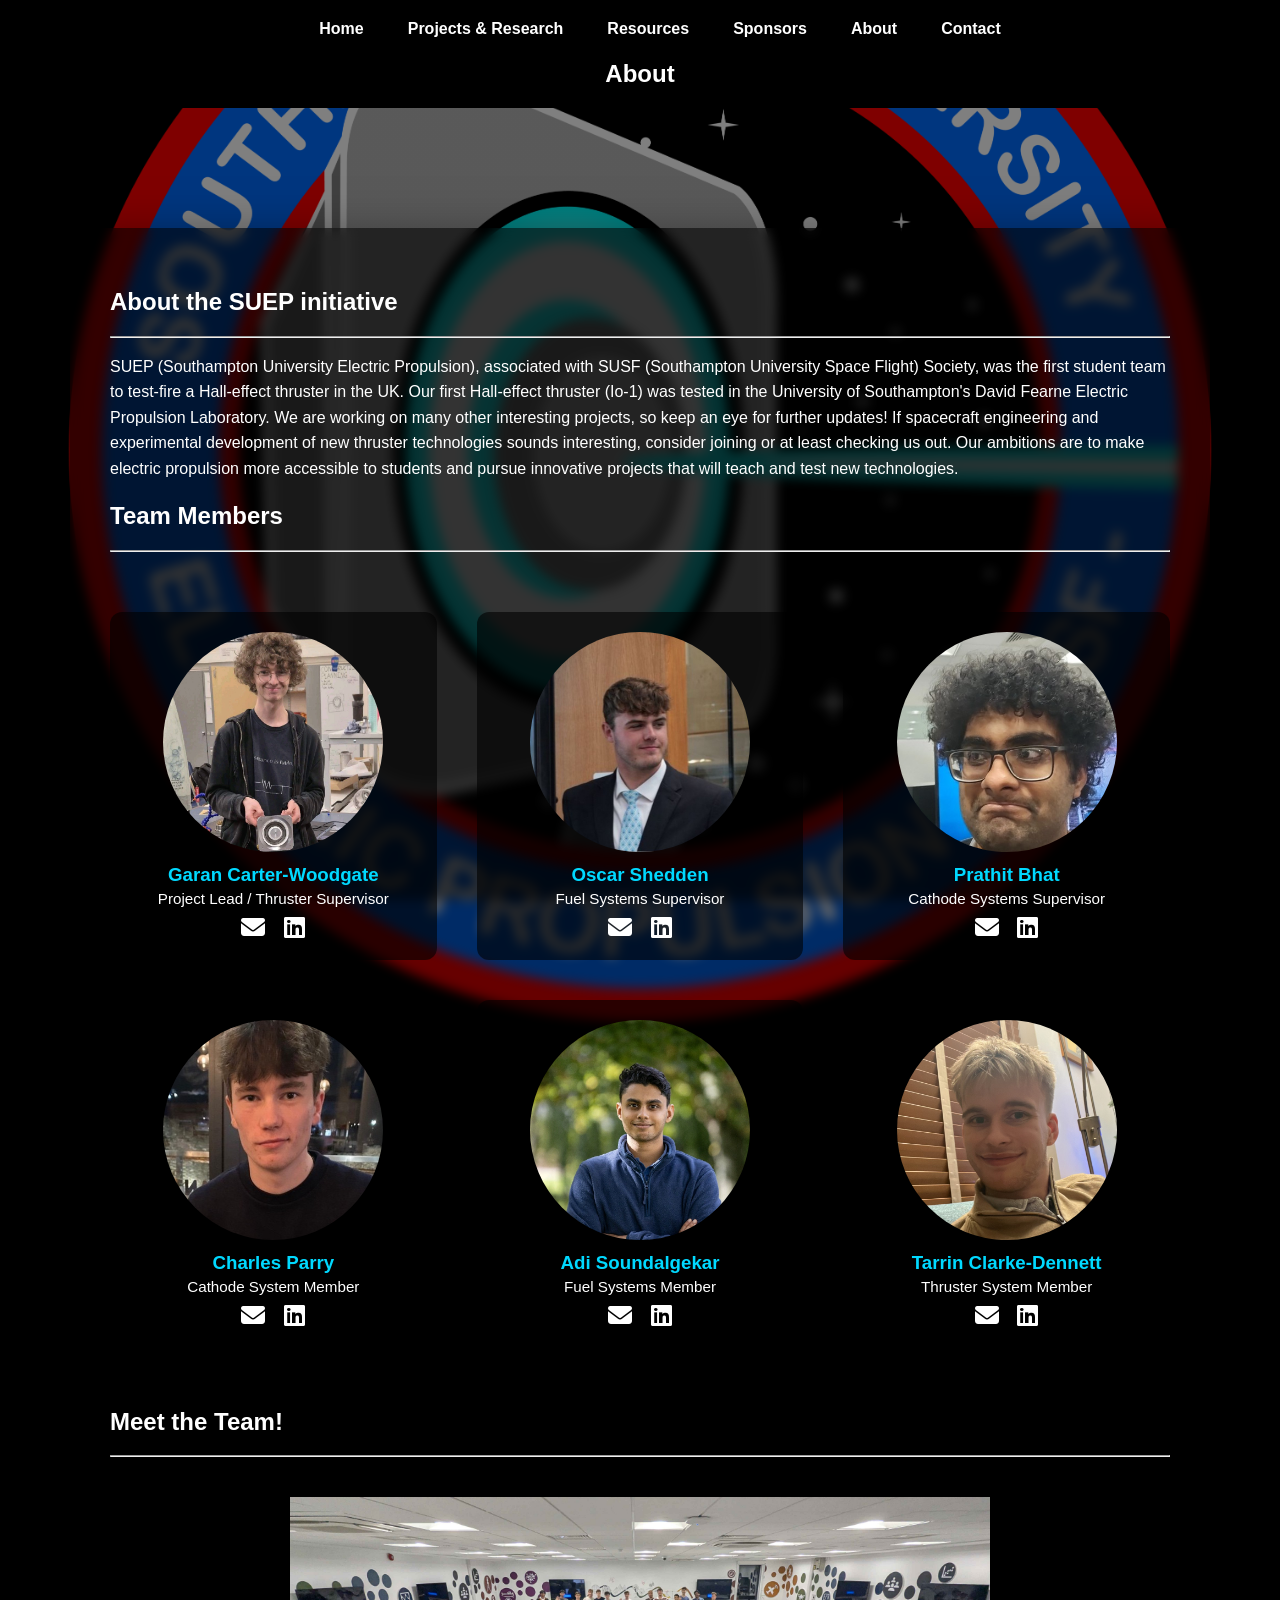
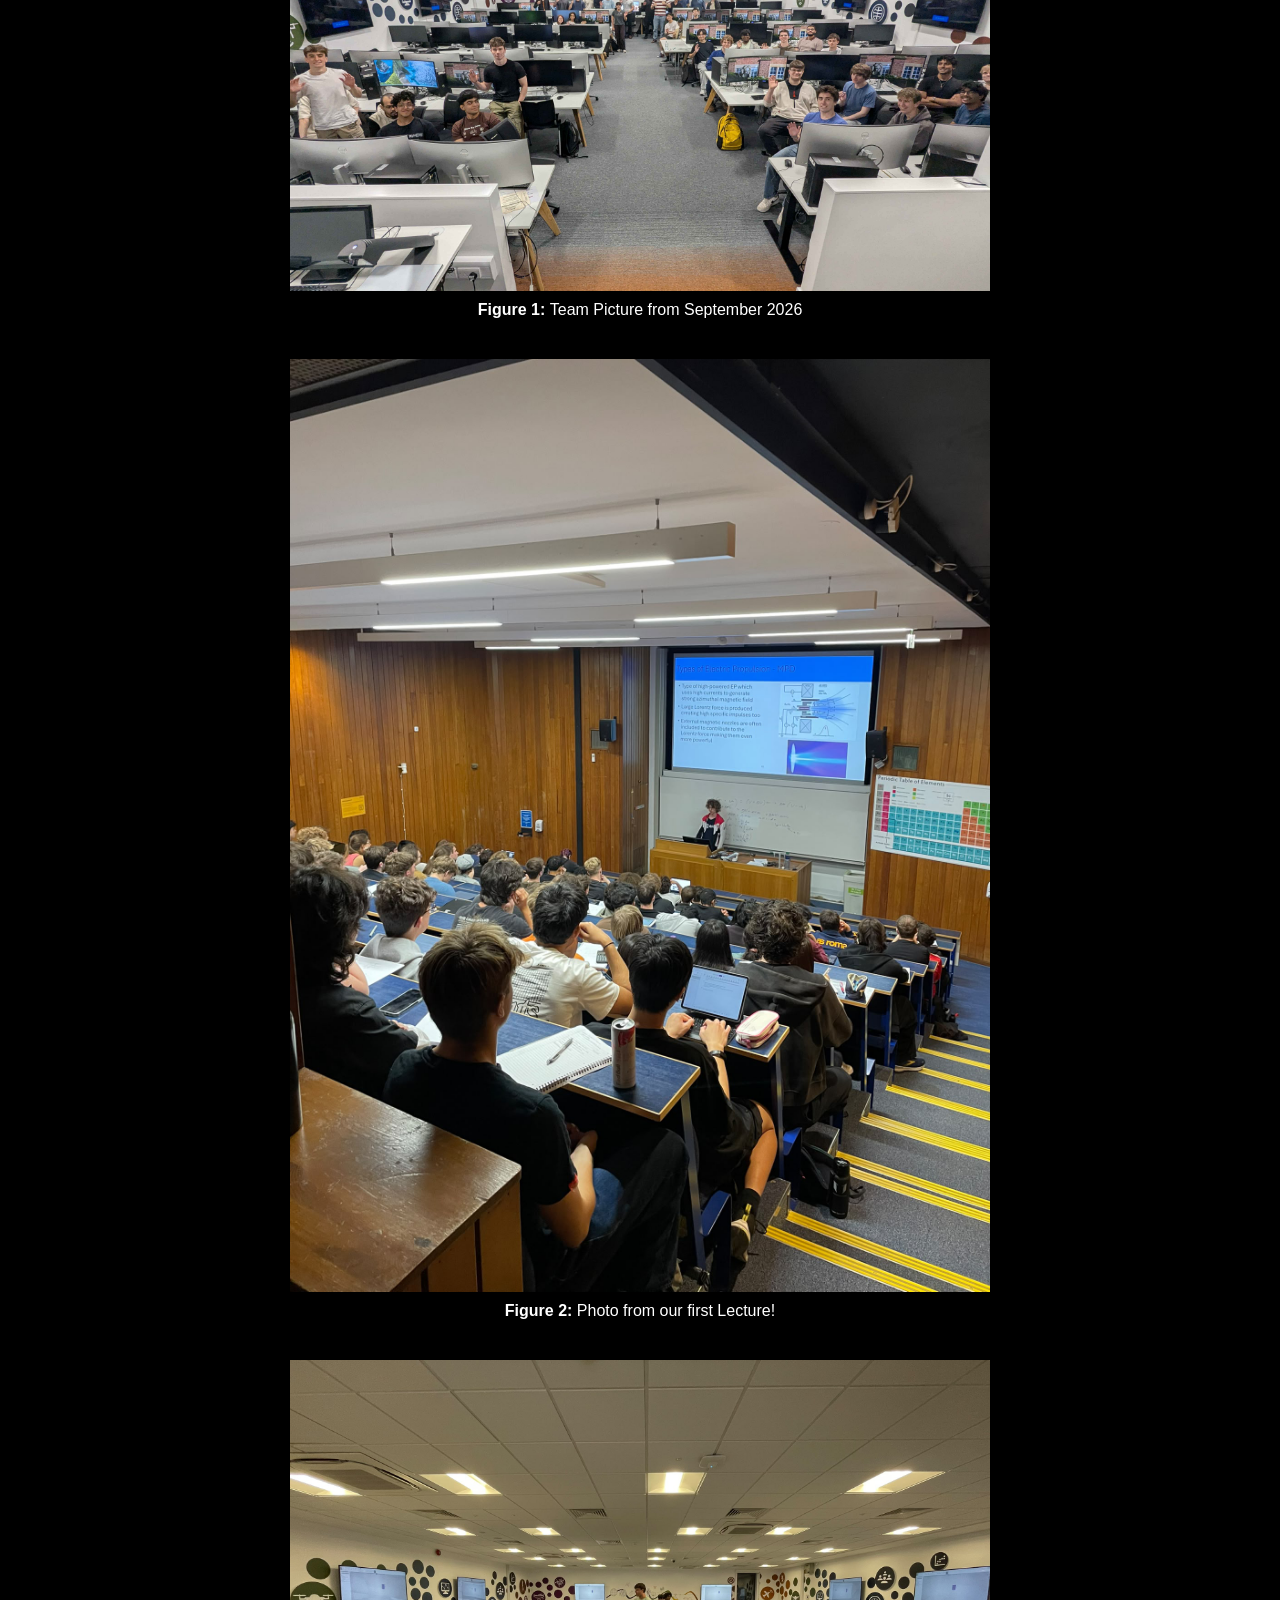
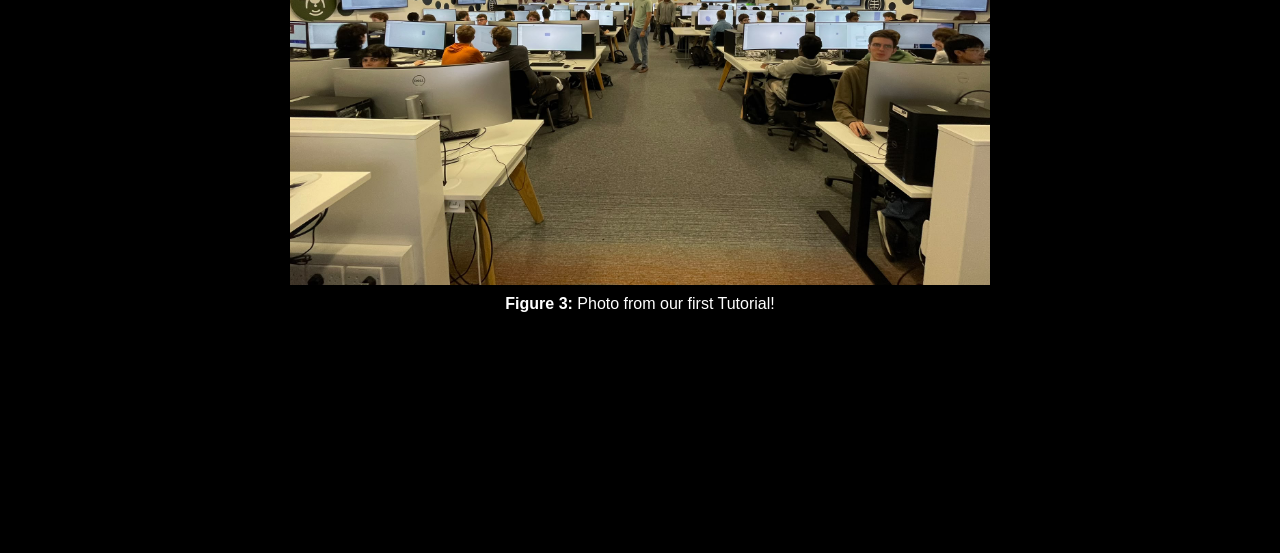
==== commit 09e32859: "fix" ====
--- a/about/index.html
+++ b/about/index.html
@@ -123,7 +123,6 @@
 <h2><b>Meet the Team!</b></h2>
 <hr />
 <p class="paragraph">
-  Our latest team photo!
 </p>
 
 <figure class="figure-image">
